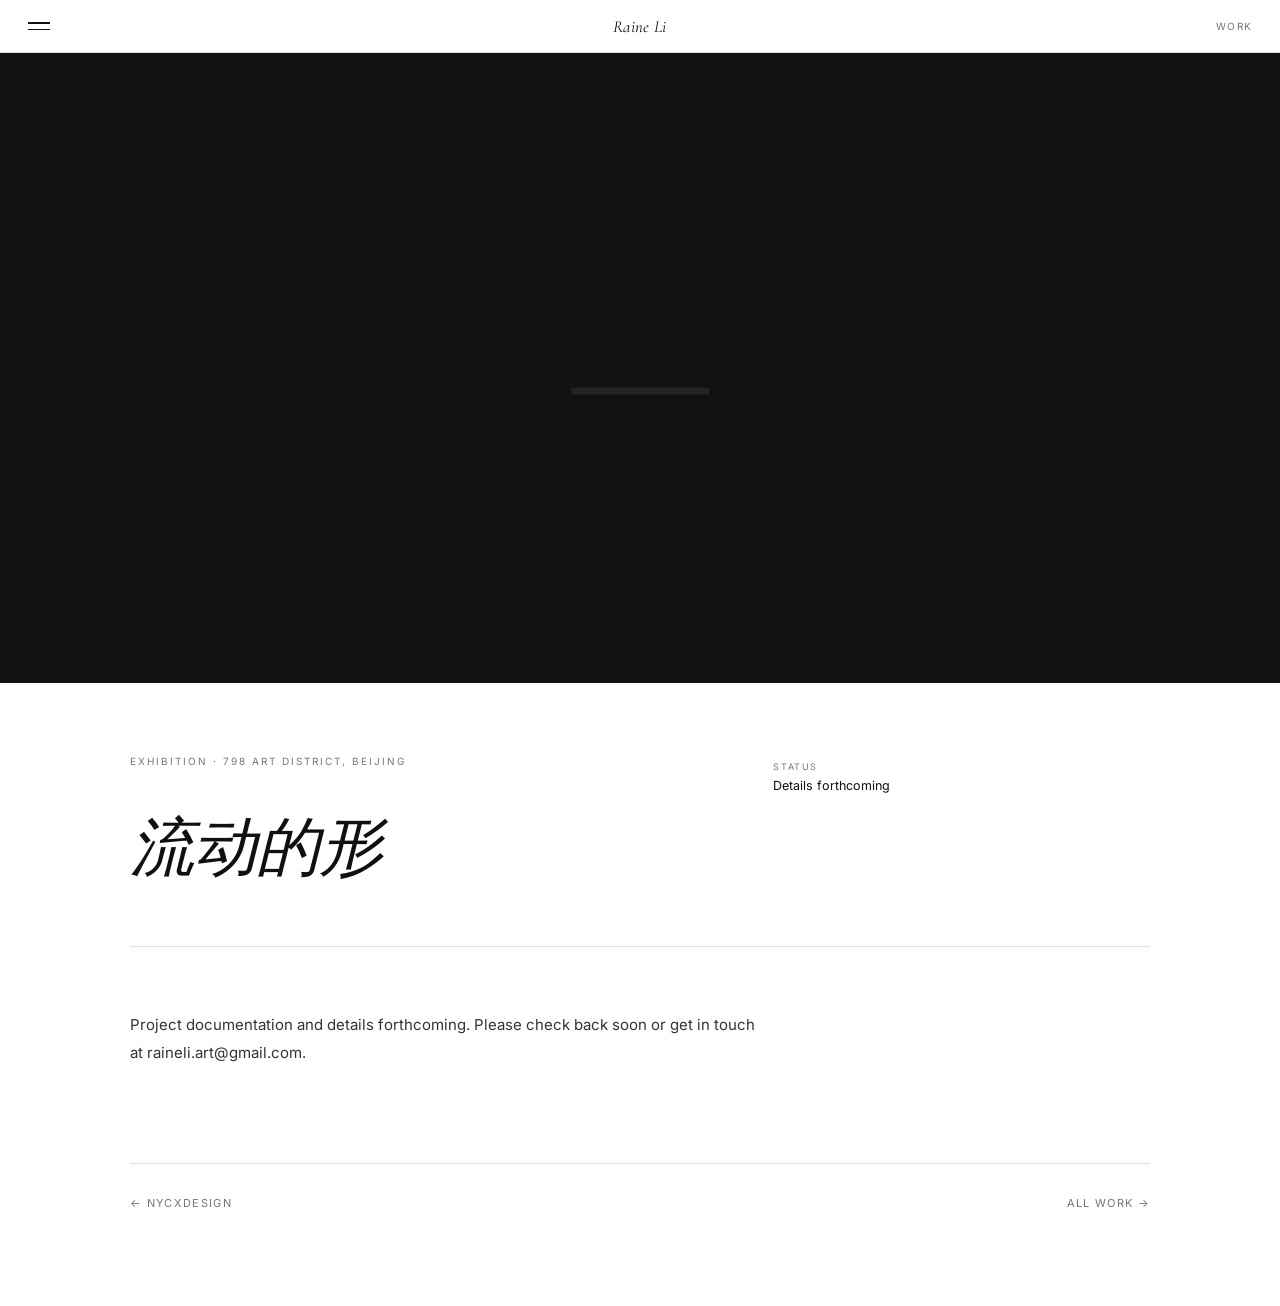
==== docs/work/beijing798.html @ 87fd1bab "Update website content and add project pages Publish the latest site refresh by updating the homepag" ====
<!DOCTYPE html>
<html lang="en">
<head>
  <meta charset="UTF-8" /><meta name="viewport" content="width=device-width, initial-scale=1.0" />
  <title>流动的形 — Raine Li</title>
  <link rel="preconnect" href="https://fonts.googleapis.com" /><link rel="preconnect" href="https://fonts.gstatic.com" crossorigin />
  <link href="https://fonts.googleapis.com/css2?family=Cormorant+Garamond:ital,wght@0,400;0,500;1,400;1,500&family=Inter:wght@300;400;500&display=swap" rel="stylesheet" />
  <link rel="stylesheet" href="../assets/css/style.css" />
  <link rel="stylesheet" href="../assets/css/project.css" />
</head>
<body>
  <nav class="nav js-nav"><button class="nav-burger js-burger" aria-label="Open menu" aria-expanded="false"><span></span><span></span></button><a href="../index.html" class="nav-logo">Raine Li</a><div class="nav-right"><a href="../index.html#work">Work</a></div></nav>
  <div class="nav-scrim js-nav-scrim" aria-hidden="true"></div>
  <nav class="nav-menu js-nav-menu" id="nav-menu" aria-hidden="true"><button class="nav-close js-nav-close" aria-label="Close menu"><svg viewBox="0 0 22 22" fill="none"><path fill-rule="evenodd" clip-rule="evenodd" d="M11 10.293l7.146-7.147.708.708L11.707 11l7.147 7.146-.708.708L11 11.707l-7.146 7.147-.708-.708L10.293 11 3.146 3.854l.708-.708L11 10.293z" fill="currentColor"/></svg></button><ul class="nav-menu-list js-nav-list"><li class="nav-menu-item js-nav-item"><a href="../index.html#work">Work</a></li><li class="nav-menu-item js-nav-item"><a href="../index.html#about">About</a></li><li class="nav-menu-item js-nav-item"><a href="../index.html#practice">Practice</a></li><li class="nav-menu-item js-nav-item"><a href="../index.html#writing">Writing</a></li><li class="nav-menu-item js-nav-item"><a href="../index.html#contact">Contact</a></li></ul><div class="nav-menu-footer js-nav-footer"><a href="mailto:raineli.art@gmail.com">raineli.art@gmail.com</a><a href="https://instagram.com/moon.kingdom" target="_blank">@moon.kingdom</a></div></nav>

  <section class="project-hero project-hero--placeholder ph-06">
    <div class="project-hero-text-overlay"><p class="project-hero-cjk">—</p></div>
  </section>

  <div class="project-body">
    <div class="project-header">
      <div class="project-header-left">
        <span class="eyebrow">Exhibition &middot; 798 Art District, Beijing</span>
        <h1 class="project-title-lg">流动的形</h1>
      </div>
      <div class="project-header-meta">
        <div class="meta-item"><span class="meta-label">Status</span><span class="meta-value">Details forthcoming</span></div>
      </div>
    </div>
    <div class="project-content">
      <div class="project-text">
        <p>Project documentation and details forthcoming. Please check back soon or get in touch at <a href="mailto:raineli.art@gmail.com">raineli.art@gmail.com</a>.</p>
      </div>
    </div>
    <div class="project-nav-footer">
      <a href="nycxdesign.html" class="project-back">&larr; NYCxDESIGN</a>
      <a href="../index.html#work" class="project-next">All Work &rarr;</a>
    </div>
  </div>

  <script src="https://cdnjs.cloudflare.com/ajax/libs/gsap/3.12.5/gsap.min.js"></script>
  <script src="../assets/js/main.js"></script>
</body>
</html>
---- docs/assets/css/style.css ----
/* ============================================================
   RAINE LI — style.css
   Inspired by Pace Gallery interaction patterns
   ============================================================ */

/* ── Google Fonts ── */
@import url('https://fonts.googleapis.com/css2?family=Cormorant+Garamond:ital,wght@0,400;0,500;1,400;1,500&family=Inter:wght@300;400;500&display=swap');

/* ── Reset ── */
*, *::before, *::after { box-sizing: border-box; margin: 0; padding: 0; }

/* ── Tokens ── */
:root {
  --black:      #101010;    /* Pace's exact black */
  --white:      #ffffff;
  --grey:       #767676;
  --light:      #e0e0e0;
  --off-white:  #f7f6f4;
  --nav-h:      53px;       /* Pace's exact nav height */

  --sans:   'Inter', 'Helvetica Neue', Helvetica, Arial, sans-serif;
  --serif:  'Cormorant Garamond', 'Times New Roman', Georgia, serif;

  --ease-menu: cubic-bezier(0.77, 0, 0.175, 1);
}

/* ── Base ── */
html { font-size: 16px; scroll-behavior: smooth; }
body {
  background: var(--white);
  color: var(--black);
  font-family: var(--sans);
  -webkit-font-smoothing: antialiased;
  overflow-x: hidden;
}
body.nav-open { overflow: hidden; }   /* body scroll lock when menu open */
a  { text-decoration: none; color: inherit; }
ul { list-style: none; }
img { display: block; width: 100%; height: 100%; object-fit: cover; }


/* ============================================================
   NAV
   ============================================================ */
.nav {
  position: sticky;
  top: 0;
  height: var(--nav-h);
  display: grid;
  grid-template-columns: 1fr auto 1fr;
  align-items: center;
  padding: 0 28px;
  background: var(--white);
  border-bottom: 1px solid var(--light);
  z-index: 100;
  transition: box-shadow 0.25s ease;
}
.nav.scrolled { box-shadow: 0 1px 12px rgba(0,0,0,0.06); }

/* Burger */
.nav-burger {
  justify-self: start;
  background: none;
  border: none;
  cursor: pointer;
  padding: 10px 8px 10px 0;
  display: flex;
  flex-direction: column;
  gap: 5px;
  line-height: 0;
}
.nav-burger span {
  display: block;
  width: 22px;
  height: 1.5px;
  background: var(--black);
  transition: transform 0.35s ease, opacity 0.25s ease, width 0.25s ease;
  transform-origin: center;
}

/* Logo — centred */
.nav-logo {
  justify-self: center;
  font-family: var(--serif);
  font-style: italic;
  font-size: 1.05rem;
  font-weight: 400;
  letter-spacing: 0.02em;
  color: var(--black);
}

/* Right slot (empty for now, could add CV link) */
.nav-right {
  justify-self: end;
  font-size: 10px;
  letter-spacing: 0.12em;
  text-transform: uppercase;
  color: var(--grey);
}


/* ============================================================
   SIDE MENU  (Pace-style: slides in from left, black)
   ============================================================ */

/* Scrim */
.nav-scrim {
  position: fixed;
  inset: 0;
  background: rgba(0, 0, 0, 0.55);
  z-index: 200;
  opacity: 0;
  pointer-events: none;
  transition: opacity 0.45s ease;
}
body.nav-open .nav-scrim {
  opacity: 1;
  pointer-events: all;
}

/* Menu panel */
.nav-menu {
  position: fixed;
  top: 0;
  left: 0;
  height: 100vh;
  width: 460px;
  background: var(--black);
  z-index: 300;
  padding: 0 56px 56px;
  overflow-y: auto;
  transform: translateX(-100%);
  transition: transform 0.55s var(--ease-menu);
}
body.nav-open .nav-menu {
  transform: translateX(0);
}

/* Close button */
.nav-close {
  display: flex;
  align-items: center;
  justify-content: center;
  width: 44px;
  height: 44px;
  background: none;
  border: none;
  cursor: pointer;
  margin: 28px 0 0 -12px;
  color: var(--white);
  opacity: 0; /* animated in by GSAP */
}
.nav-close svg { width: 18px; height: 18px; }

/* Menu primary links */
.nav-menu-list {
  margin-top: 56px;
  display: flex;
  flex-direction: column;
}
.nav-menu-item {
  opacity: 0;  /* GSAP animates in */
  overflow: hidden;
}
.nav-menu-item a {
  font-family: var(--serif);
  font-style: italic;
  font-size: clamp(2.4rem, 4.5vw, 3.2rem);
  font-weight: 400;
  color: var(--white);
  line-height: 1.25;
  display: block;
  padding: 6px 0;
  transition: opacity 0.15s linear;
}
.nav-menu-item a:hover { opacity: 0.55; }

/* Menu dimming on sibling hover — controlled by JS */
.nav-menu-list.has-hover .nav-menu-item:not(.is-hovered) a {
  opacity: 0.25;
}

/* Menu footer (contact, social) */
.nav-menu-footer {
  margin-top: 56px;
  padding-top: 32px;
  border-top: 1px solid rgba(255,255,255,0.1);
  display: flex;
  flex-direction: column;
  gap: 10px;
  opacity: 0; /* GSAP animates in */
}
.nav-menu-footer a {
  font-size: 12px;
  letter-spacing: 0.06em;
  color: rgba(255,255,255,0.4);
  transition: color 0.2s ease;
}
.nav-menu-footer a:hover { color: var(--white); }


/* ============================================================
   SECTION BASE
   ============================================================ */
.section {
  border-bottom: 1px solid var(--light);
}
.section-inner {
  max-width: 1200px;
  margin: 0 auto;
  padding: 96px 40px;
}
.eyebrow {
  font-size: 10px;
  letter-spacing: 0.2em;
  text-transform: uppercase;
  color: var(--grey);
  margin-bottom: 48px;
  display: block;
}


/* ============================================================
   HERO  —  editorial split, photo contained (not full-bleed)
   ============================================================ */
.hero {
  display: grid;
  grid-template-columns: 58% 42%;
  min-height: 72vh;
  border-bottom: 1px solid var(--light);
}

.hero-text {
  display: flex;
  flex-direction: column;
  justify-content: space-between;
  padding: 60px 48px 60px 40px;
  border-right: 1px solid var(--light);
}
.hero-text-top {}

.hero-eyebrow {
  font-size: 10px;
  letter-spacing: 0.22em;
  text-transform: uppercase;
  color: var(--grey);
  margin-bottom: 36px;
  display: block;
}
.hero-name {
  font-family: var(--serif);
  font-style: italic;
  font-size: clamp(4rem, 9vw, 8.5rem);
  font-weight: 400;
  line-height: 0.92;
  letter-spacing: -0.02em;
  color: var(--black);
}
.hero-name-cn {
  font-family: var(--serif);
  font-size: clamp(0.9rem, 2vw, 1.4rem);
  font-weight: 400;
  color: var(--grey);
  letter-spacing: 0.3em;
  margin-top: 18px;
}
.hero-text-bottom {
  display: flex;
  align-items: flex-end;
  justify-content: space-between;
  gap: 24px;
}
.hero-desc {
  max-width: 320px;
  font-size: 14px;
  line-height: 1.75;
  color: #555;
}
.hero-cta {
  display: inline-flex;
  align-items: center;
  gap: 8px;
  font-size: 10px;
  letter-spacing: 0.16em;
  text-transform: uppercase;
  color: var(--black);
  white-space: nowrap;
  border-bottom: 1px solid currentColor;
  padding-bottom: 2px;
  transition: opacity 0.2s ease;
}
.hero-cta:hover { opacity: 0.4; }

/* Photo — contained, editorial */
.hero-media {
  position: relative;
  overflow: hidden;
  background: #ddd;
}
.hero-media img {
  width: 100%;
  height: 100%;
  object-fit: cover;
  object-position: center 12%;
}


/* ============================================================
   WORK / PROJECTS — 2-col grid, Pace card style
   ============================================================ */
#work .projects-grid {
  display: grid;
  grid-template-columns: repeat(2, 1fr);
  gap: 2px;
  margin-top: -2px;
}

.project-card {
  position: relative;
  overflow: hidden;
  cursor: pointer;
  display: block;
  text-decoration: none;
  color: inherit;
}

/* Image area */
.project-img {
  aspect-ratio: 4 / 3;
  position: relative;
  overflow: hidden;
}
.project-img img {
  transition: transform 0.65s ease;
}
.project-card:hover .project-img img {
  transform: scale(1.04);
}

/* Placeholder — shown when no real image yet */
.project-placeholder {
  width: 100%;
  height: 100%;
  display: flex;
  align-items: center;
  justify-content: center;
}
.project-placeholder-num {
  font-family: var(--serif);
  font-style: italic;
  font-size: 8rem;
  color: rgba(255,255,255,0.06);
  user-select: none;
  transition: color 0.4s ease;
}
.project-card:hover .project-placeholder-num {
  color: rgba(255,255,255,0.1);
}

/* Per-project placeholder colours */
.ph-01 { background: linear-gradient(135deg, #141414, #0e0e0e); }
.ph-02 { background: linear-gradient(135deg, #1a1510, #111008); }
.ph-03 { background: linear-gradient(135deg, #0e1418, #080e12); }
.ph-04 { background: linear-gradient(135deg, #14120e, #0c0a08); }
.ph-05 { background: linear-gradient(135deg, #12141a, #0a0c12); }
.ph-06 { background: linear-gradient(135deg, #141010, #0e0808); }

/* Card info below image */
.project-info {
  padding: 20px 24px 24px;
  border-top: 1px solid var(--light);
  display: flex;
  justify-content: space-between;
  align-items: flex-start;
  gap: 16px;
  background: var(--white);
  transition: background 0.2s ease;
}
.project-card:hover .project-info { background: var(--off-white); }

.project-info-left {}
.project-title {
  font-family: var(--serif);
  font-style: italic;
  font-size: 1.15rem;
  font-weight: 400;
  margin-bottom: 5px;
  line-height: 1.2;
}
.project-sub {
  font-size: 10px;
  letter-spacing: 0.1em;
  text-transform: uppercase;
  color: var(--grey);
}
.project-info-right {
  display: flex;
  flex-direction: column;
  align-items: flex-end;
  gap: 5px;
  flex-shrink: 0;
}
.project-location {
  font-size: 11px;
  color: var(--grey);
}
.project-arrow {
  font-size: 14px;
  color: var(--light);
  transition: color 0.2s ease, transform 0.2s ease;
}
.project-card:hover .project-arrow {
  color: var(--black);
  transform: translateX(3px);
}


/* ============================================================
   ABOUT
   ============================================================ */
#about .about-grid {
  display: grid;
  grid-template-columns: 0.85fr 1.5fr;
  gap: 80px;
  align-items: start;
}
.about-left { }
.about-portrait {
  aspect-ratio: 3 / 4;
  overflow: hidden;
  background: #ccc;
  margin-bottom: 20px;
}
.about-portrait img {
  width: 100%;
  height: 100%;
  object-fit: cover;
  object-position: center 10%;
}
.about-caption {
  font-size: 10px;
  letter-spacing: 0.1em;
  text-transform: uppercase;
  color: var(--grey);
}
.about-meta {
  margin-top: 28px;
  display: flex;
  flex-direction: column;
  gap: 20px;
}
.meta-item { display: flex; flex-direction: column; gap: 4px; }
.meta-label {
  font-size: 9px;
  letter-spacing: 0.18em;
  text-transform: uppercase;
  color: var(--grey);
}
.meta-value {
  font-size: 12.5px;
  color: var(--black);
  line-height: 1.55;
}

.about-right {}
.about-heading {
  font-family: var(--serif);
  font-style: italic;
  font-size: clamp(1.8rem, 3vw, 2.4rem);
  font-weight: 400;
  line-height: 1.2;
  margin-bottom: 36px;
}
.about-text p {
  font-size: 15px;
  line-height: 1.82;
  color: #333;
  margin-bottom: 1.4em;
}
.about-text p:last-child { margin-bottom: 0; }


/* ============================================================
   PRACTICE — numbered list
   ============================================================ */
.practice-list {
  border-top: 1px solid var(--light);
}
.practice-row {
  display: grid;
  grid-template-columns: 48px 1fr auto;
  align-items: center;
  gap: 32px;
  padding: 28px 0;
  border-bottom: 1px solid var(--light);
  transition: padding-left 0.2s ease;
  cursor: default;
}
.practice-row:hover { padding-left: 6px; }
.practice-num {
  font-size: 10px;
  color: var(--grey);
  letter-spacing: 0.06em;
  font-variant-numeric: tabular-nums;
}
.practice-info { display: flex; flex-direction: column; gap: 4px; }
.practice-title {
  font-family: var(--serif);
  font-style: italic;
  font-size: 1.1rem;
  font-weight: 400;
}
.practice-sub {
  font-size: 10px;
  letter-spacing: 0.08em;
  text-transform: uppercase;
  color: var(--grey);
}
.practice-right {
  display: flex;
  flex-direction: column;
  align-items: flex-end;
  gap: 6px;
}
.practice-location { font-size: 11.5px; color: var(--grey); }
.tag {
  display: inline-block;
  padding: 3px 10px;
  border-radius: 999px;
  border: 1px solid var(--light);
  font-size: 9.5px;
  letter-spacing: 0.1em;
  text-transform: uppercase;
  color: var(--grey);
}


/* ============================================================
   WRITING
   ============================================================ */
.writing-list { border-top: 1px solid var(--light); }
.writing-empty {
  padding: 64px 0;
  border-bottom: 1px solid var(--light);
}
.writing-empty p {
  font-size: 13px;
  color: var(--grey);
  letter-spacing: 0.04em;
}
.writing-row {
  display: grid;
  grid-template-columns: 1fr auto;
  align-items: center;
  gap: 32px;
  padding: 26px 0;
  border-bottom: 1px solid var(--light);
  transition: padding-left 0.2s ease;
  cursor: pointer;
}
.writing-row:hover { padding-left: 6px; }
.writing-title {
  font-family: var(--serif);
  font-style: italic;
  font-size: 1.05rem;
  font-weight: 400;
  margin-bottom: 4px;
}
.writing-pub {
  font-size: 10px;
  letter-spacing: 0.08em;
  text-transform: uppercase;
  color: var(--grey);
}
.writing-year { font-size: 11px; color: var(--grey); }


/* ============================================================
   CONTACT
   ============================================================ */
#contact {
  background: var(--black);
  border-bottom: none;
}
#contact .section-inner {
  display: grid;
  grid-template-columns: 1fr 1fr;
  gap: 80px;
  align-items: end;
  padding-bottom: 96px;
}
.contact-heading {
  font-family: var(--serif);
  font-style: italic;
  font-size: clamp(2.4rem, 5vw, 4rem);
  font-weight: 400;
  color: var(--white);
  line-height: 1.08;
  letter-spacing: -0.01em;
}
.contact-details { display: flex; flex-direction: column; gap: 28px; }
.contact-item { display: flex; flex-direction: column; gap: 6px; }
.contact-label {
  font-size: 9px;
  letter-spacing: 0.18em;
  text-transform: uppercase;
  color: var(--grey);
}
.contact-value {
  font-size: 14px;
  color: var(--white);
  transition: opacity 0.2s ease;
}
.contact-value:hover { opacity: 0.4; }
.contact-social { display: flex; gap: 10px; margin-top: 6px; }
.contact-social a {
  padding: 8px 18px;
  border-radius: 999px;
  border: 1px solid rgba(255,255,255,0.14);
  font-size: 10px;
  letter-spacing: 0.12em;
  text-transform: uppercase;
  color: rgba(255,255,255,0.5);
  transition: border-color 0.2s ease, color 0.2s ease;
}
.contact-social a:hover { border-color: var(--white); color: var(--white); }


/* ============================================================
   FOOTER
   ============================================================ */
footer {
  background: var(--black);
  border-top: 1px solid rgba(255,255,255,0.07);
  padding: 22px 40px;
  display: flex;
  justify-content: space-between;
  align-items: center;
}
.footer-l, .footer-r {
  font-size: 10.5px;
  letter-spacing: 0.05em;
  color: rgba(255,255,255,0.28);
}
.footer-r a { color: rgba(255,255,255,0.28); transition: color 0.2s; }
.footer-r a:hover { color: rgba(255,255,255,0.7); }


/* ============================================================
   RESPONSIVE
   ============================================================ */
@media (max-width: 960px) {
  .nav-menu { width: 100%; }

  .hero {
    grid-template-columns: 1fr;
    min-height: auto;
  }
  .hero-text { border-right: none; padding: 48px 24px; }
  .hero-media { height: 55vw; min-height: 280px; }
  .hero-text-bottom { flex-direction: column; align-items: flex-start; gap: 20px; }

  #work .projects-grid { grid-template-columns: 1fr; }

  #about .about-grid { grid-template-columns: 1fr; gap: 48px; }
  .about-portrait { aspect-ratio: 4/3; }

  #contact .section-inner { grid-template-columns: 1fr; gap: 48px; }
}

@media (max-width: 600px) {
  .section-inner { padding: 64px 20px; }
  .nav { padding: 0 20px; }
  .nav-menu { padding: 0 28px 48px; }
  .nav-menu-list { margin-top: 40px; }
  footer { padding: 20px; flex-direction: column; gap: 8px; align-items: flex-start; }
}
---- docs/assets/css/project.css ----
/* ============================================================
   project.css — shared styles for all project detail pages
   ============================================================ */

/* Hero image — full width, fixed height */
.project-hero {
  width: 100%;
  height: 70vh;
  min-height: 380px;
  overflow: hidden;
  position: relative;
  background: #111;
}
.project-hero-img { width: 100%; height: 100%; }
.project-hero-img img { width: 100%; height: 100%; object-fit: cover; object-position: center; }

/* Placeholder hero */
.project-hero--placeholder {
  display: flex;
  align-items: center;
  justify-content: center;
}
.project-hero-text-overlay { text-align: center; }
.project-hero-cjk {
  font-family: 'Cormorant Garamond', serif;
  font-size: clamp(5rem, 14vw, 14rem);
  font-weight: 400;
  color: rgba(255,255,255,0.08);
  line-height: 1;
  user-select: none;
}

/* Body */
.project-body {
  max-width: 1100px;
  margin: 0 auto;
  padding: 72px 40px 96px;
}

/* Header */
.project-header {
  display: grid;
  grid-template-columns: 1fr 0.65fr;
  gap: 64px;
  align-items: start;
  padding-bottom: 64px;
  border-bottom: 1px solid var(--light);
  margin-bottom: 64px;
}
.project-title-lg {
  font-family: 'Cormorant Garamond', serif;
  font-style: italic;
  font-size: clamp(2.4rem, 5vw, 4.2rem);
  font-weight: 400;
  line-height: 1.05;
  letter-spacing: -0.015em;
  margin-top: 16px;
}
.project-subtitle {
  font-size: 14px;
  color: var(--grey);
  margin-top: 10px;
  letter-spacing: 0.03em;
}
.project-header-meta {
  display: flex;
  flex-direction: column;
  gap: 20px;
  padding-top: 6px;
}

/* Content */
.project-content {
  display: grid;
  grid-template-columns: 1.4fr 0.7fr;
  gap: 80px;
  align-items: start;
}
.project-text p {
  font-size: 15px;
  line-height: 1.85;
  color: #333;
  margin-bottom: 1.4em;
}
.project-text p:last-child { margin-bottom: 0; }
.project-text h3 {
  font-family: 'Cormorant Garamond', serif;
  font-style: italic;
  font-size: 1.5rem;
  font-weight: 400;
  margin: 2em 0 0.8em;
}
.project-text h4 {
  font-size: 13px;
  font-weight: 500;
  letter-spacing: 0.04em;
  margin: 1.8em 0 0.5em;
  color: var(--black);
}
.project-quote {
  border-left: 2px solid var(--light);
  padding-left: 24px;
  margin: 0 0 2em;
}
.project-quote p {
  font-family: 'Cormorant Garamond', serif;
  font-style: italic;
  font-size: 1.3rem;
  line-height: 1.6;
  color: var(--black);
  margin-bottom: 0.5em !important;
}
.project-quote cite {
  font-size: 11px;
  letter-spacing: 0.1em;
  text-transform: uppercase;
  color: var(--grey);
  font-style: normal;
}

/* Detail blocks (right column) */
.project-details-grid {
  display: flex;
  flex-direction: column;
  gap: 36px;
  position: sticky;
  top: calc(var(--nav-h) + 32px);
}
.project-detail-block { display: flex; flex-direction: column; gap: 8px; }
.project-detail-block p {
  font-size: 13px;
  line-height: 1.65;
  color: #444;
}

/* Prev / Next footer */
.project-nav-footer {
  display: flex;
  justify-content: space-between;
  align-items: center;
  margin-top: 96px;
  padding-top: 32px;
  border-top: 1px solid var(--light);
  gap: 24px;
}
.project-back, .project-next {
  font-size: 11px;
  letter-spacing: 0.12em;
  text-transform: uppercase;
  color: var(--grey);
  transition: color 0.2s ease;
}
.project-back:hover, .project-next:hover { color: var(--black); }
.project-next { text-align: right; }

/* Responsive */
@media (max-width: 860px) {
  .project-header { grid-template-columns: 1fr; gap: 40px; }
  .project-content { grid-template-columns: 1fr; gap: 48px; }
  .project-details-grid { position: static; }
  .project-body { padding: 48px 20px 72px; }
  .project-hero { height: 50vw; min-height: 260px; }
}
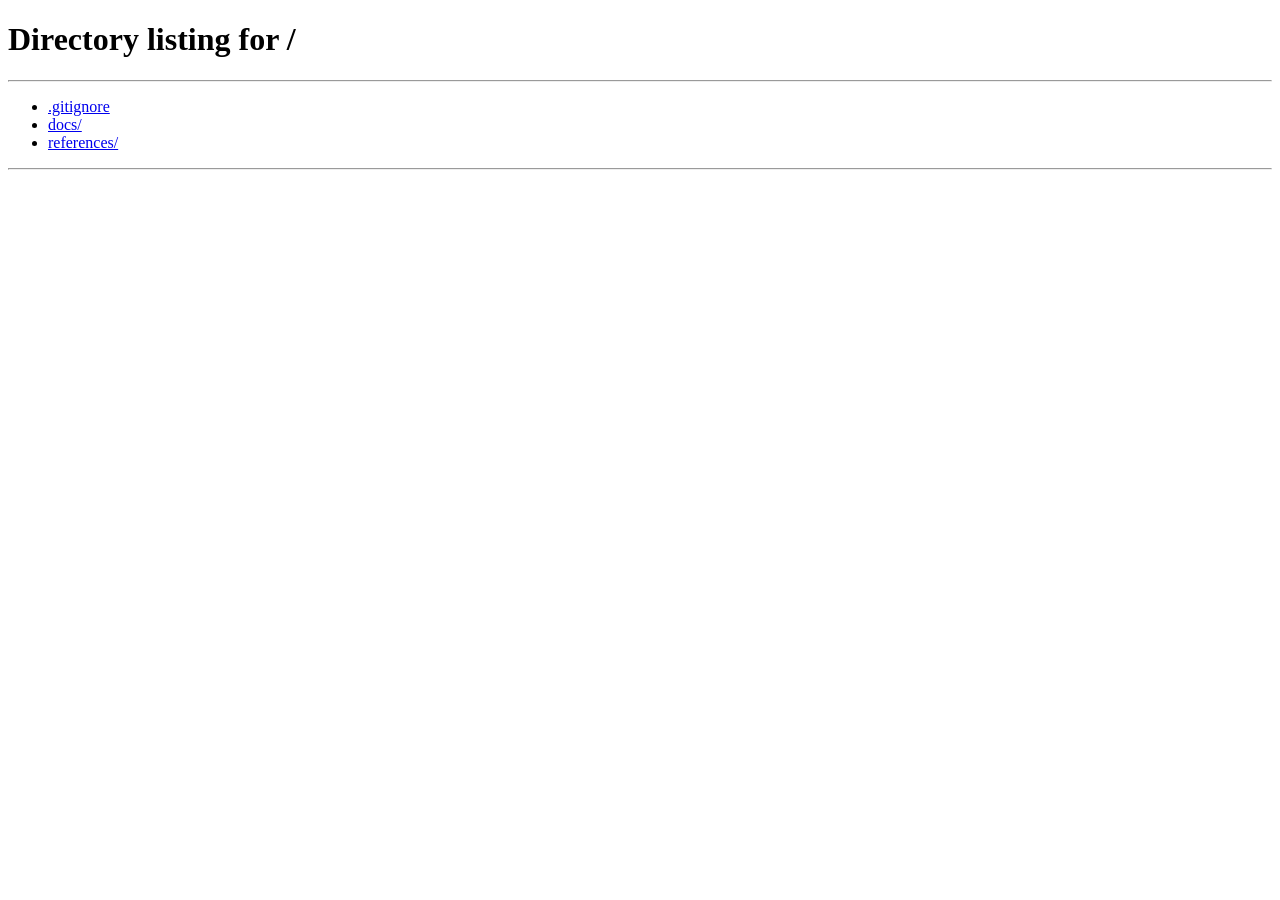
==== commit 16d3b068: "Put the site behind a password page while it is rebuilt Visitors now land on a holding page at index" ====
--- a/docs/work/beijing798.html
+++ b/docs/work/beijing798.html
@@ -7,11 +7,13 @@
   <link href="https://fonts.googleapis.com/css2?family=Cormorant+Garamond:ital,wght@0,400;0,500;1,400;1,500&family=Inter:wght@300;400;500&display=swap" rel="stylesheet" />
   <link rel="stylesheet" href="../assets/css/style.css" />
   <link rel="stylesheet" href="../assets/css/project.css" />
+  <meta name="robots" content="noindex, nofollow" />
+  <script src="../assets/js/gate.js"></script>
 </head>
 <body>
-  <nav class="nav js-nav"><button class="nav-burger js-burger" aria-label="Open menu" aria-expanded="false"><span></span><span></span></button><a href="../index.html" class="nav-logo">Raine Li</a><div class="nav-right"><a href="../index.html#work">Work</a></div></nav>
+  <nav class="nav js-nav"><button class="nav-burger js-burger" aria-label="Open menu" aria-expanded="false"><span></span><span></span></button><a href="../home.html" class="nav-logo">Raine Li</a><div class="nav-right"><a href="../home.html#work">Work</a></div></nav>
   <div class="nav-scrim js-nav-scrim" aria-hidden="true"></div>
-  <nav class="nav-menu js-nav-menu" id="nav-menu" aria-hidden="true"><button class="nav-close js-nav-close" aria-label="Close menu"><svg viewBox="0 0 22 22" fill="none"><path fill-rule="evenodd" clip-rule="evenodd" d="M11 10.293l7.146-7.147.708.708L11.707 11l7.147 7.146-.708.708L11 11.707l-7.146 7.147-.708-.708L10.293 11 3.146 3.854l.708-.708L11 10.293z" fill="currentColor"/></svg></button><ul class="nav-menu-list js-nav-list"><li class="nav-menu-item js-nav-item"><a href="../index.html#work">Work</a></li><li class="nav-menu-item js-nav-item"><a href="../index.html#about">About</a></li><li class="nav-menu-item js-nav-item"><a href="../index.html#practice">Practice</a></li><li class="nav-menu-item js-nav-item"><a href="../index.html#writing">Writing</a></li><li class="nav-menu-item js-nav-item"><a href="../index.html#contact">Contact</a></li></ul><div class="nav-menu-footer js-nav-footer"><a href="mailto:raineli.art@gmail.com">raineli.art@gmail.com</a><a href="https://instagram.com/moon.kingdom" target="_blank">@moon.kingdom</a></div></nav>
+  <nav class="nav-menu js-nav-menu" id="nav-menu" aria-hidden="true"><button class="nav-close js-nav-close" aria-label="Close menu"><svg viewBox="0 0 22 22" fill="none"><path fill-rule="evenodd" clip-rule="evenodd" d="M11 10.293l7.146-7.147.708.708L11.707 11l7.147 7.146-.708.708L11 11.707l-7.146 7.147-.708-.708L10.293 11 3.146 3.854l.708-.708L11 10.293z" fill="currentColor"/></svg></button><ul class="nav-menu-list js-nav-list"><li class="nav-menu-item js-nav-item"><a href="../home.html#work">Work</a></li><li class="nav-menu-item js-nav-item"><a href="../home.html#about">About</a></li><li class="nav-menu-item js-nav-item"><a href="../home.html#practice">Practice</a></li><li class="nav-menu-item js-nav-item"><a href="../home.html#writing">Writing</a></li><li class="nav-menu-item js-nav-item"><a href="../home.html#contact">Contact</a></li></ul><div class="nav-menu-footer js-nav-footer"><a href="mailto:raineli.art@gmail.com">raineli.art@gmail.com</a></div></nav>
 
   <section class="project-hero project-hero--placeholder ph-06">
     <div class="project-hero-text-overlay"><p class="project-hero-cjk">—</p></div>
@@ -34,7 +36,7 @@
     </div>
     <div class="project-nav-footer">
       <a href="nycxdesign.html" class="project-back">&larr; NYCxDESIGN</a>
-      <a href="../index.html#work" class="project-next">All Work &rarr;</a>
+      <a href="../home.html#work" class="project-next">All Work &rarr;</a>
     </div>
   </div>
 
--- a/docs/assets/css/style.css
+++ b/docs/assets/css/style.css
@@ -291,17 +291,29 @@
 }
 .hero-cta:hover { opacity: 0.4; }
 
-/* Photo — contained, editorial */
+/* Spline embed fills right column — no hero portrait (see About for photo) */
 .hero-media {
   position: relative;
   overflow: hidden;
-  background: #ddd;
-}
-.hero-media img {
+  background: #0a0a0a;
+  min-height: 0;
+}
+.hero-spline {
+  position: absolute;
+  inset: 0;
+  z-index: 1;
+}
+.hero-spline iframe {
   width: 100%;
   height: 100%;
-  object-fit: cover;
-  object-position: center 12%;
+  border: 0;
+  display: block;
+}
+
+@media (prefers-reduced-motion: reduce) {
+  .hero-spline {
+    display: none;
+  }
 }
 
 
@@ -319,45 +331,14 @@
   position: relative;
   overflow: hidden;
   cursor: pointer;
-  display: block;
+  display: flex;
+  flex-direction: column;
+  min-height: 100%;
   text-decoration: none;
   color: inherit;
 }
 
-/* Image area */
-.project-img {
-  aspect-ratio: 4 / 3;
-  position: relative;
-  overflow: hidden;
-}
-.project-img img {
-  transition: transform 0.65s ease;
-}
-.project-card:hover .project-img img {
-  transform: scale(1.04);
-}
-
-/* Placeholder — shown when no real image yet */
-.project-placeholder {
-  width: 100%;
-  height: 100%;
-  display: flex;
-  align-items: center;
-  justify-content: center;
-}
-.project-placeholder-num {
-  font-family: var(--serif);
-  font-style: italic;
-  font-size: 8rem;
-  color: rgba(255,255,255,0.06);
-  user-select: none;
-  transition: color 0.4s ease;
-}
-.project-card:hover .project-placeholder-num {
-  color: rgba(255,255,255,0.1);
-}
-
-/* Per-project placeholder colours */
+/* Per-project hero tones (used on project detail pages) */
 .ph-01 { background: linear-gradient(135deg, #141414, #0e0e0e); }
 .ph-02 { background: linear-gradient(135deg, #1a1510, #111008); }
 .ph-03 { background: linear-gradient(135deg, #0e1418, #080e12); }
@@ -365,10 +346,10 @@
 .ph-05 { background: linear-gradient(135deg, #12141a, #0a0c12); }
 .ph-06 { background: linear-gradient(135deg, #141010, #0e0808); }
 
-/* Card info below image */
+/* Card info — index list is text-only; imagery lives on project pages */
 .project-info {
-  padding: 20px 24px 24px;
-  border-top: 1px solid var(--light);
+  flex: 1;
+  padding: 28px 24px 32px;
   display: flex;
   justify-content: space-between;
   align-items: flex-start;
